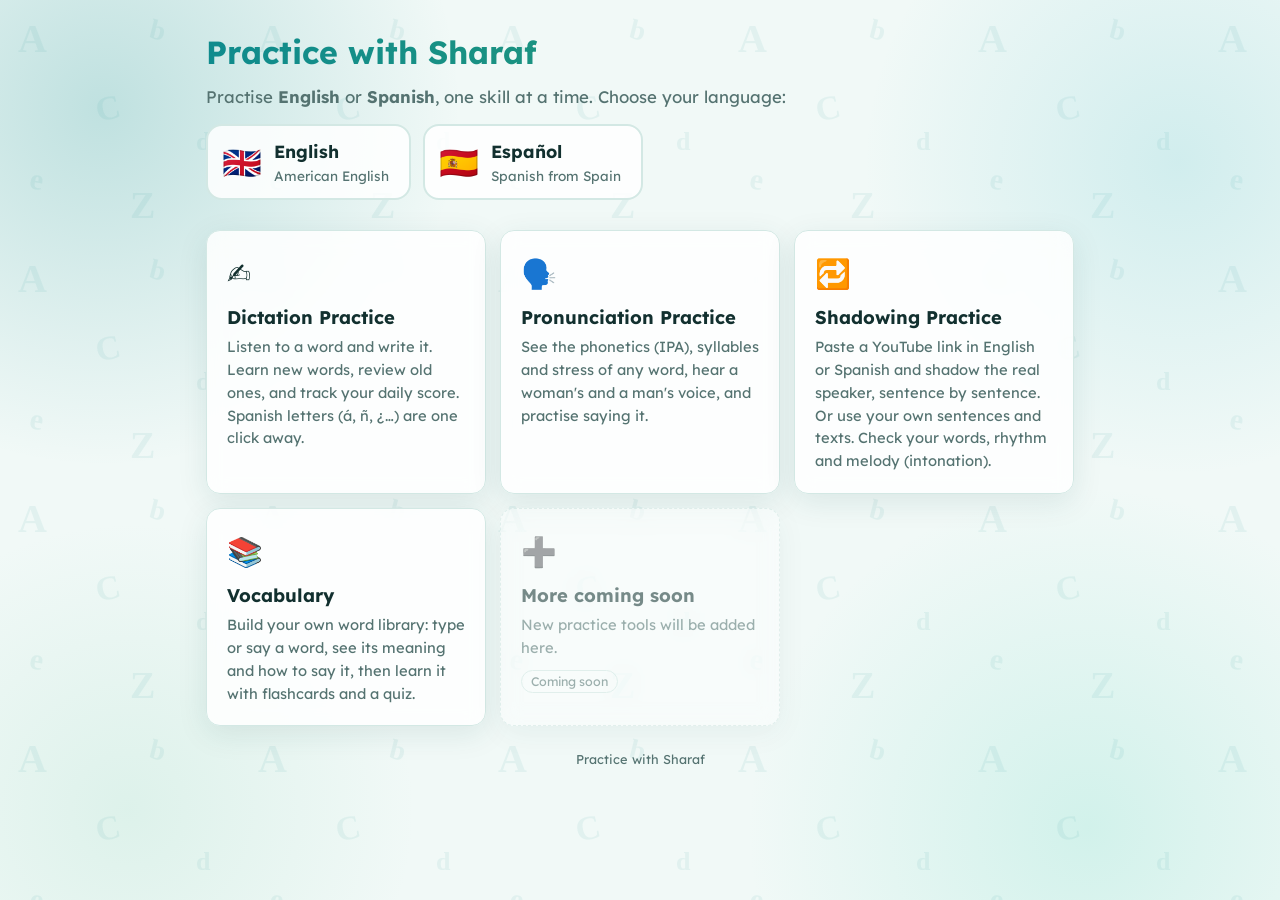
==== index.html @ b1c5db4c "Vocabulary: Sentences tab for favorite sentences Add sentences by pasting, typing or saying them (sp" ====
<!doctype html>
<html lang="en">
<head>
  <meta charset="utf-8">
  <meta name="viewport" content="width=device-width, initial-scale=1">
  <title>Practice with Sharaf</title>
  <meta name="description" content="Practise English or Spanish: shadow YouTube videos, pronunciation and dictation — Practice with Sharaf">
  <link rel="icon" href="favicon.svg" type="image/svg+xml">
  <link rel="preconnect" href="https://fonts.googleapis.com">
  <link rel="preconnect" href="https://fonts.gstatic.com" crossorigin>
  <link rel="stylesheet" href="https://fonts.googleapis.com/css2?family=Lexend:wght@400;500;600;700;800&display=swap">
  <link rel="stylesheet" href="style.css?v=20261121a">
  <script src="site.js?v=20261121a"></script>
</head>
<body>
  <header class="hero">
    <h1>Practice with Sharaf</h1>
    <p>Practise <b>English</b> or <b>Spanish</b>, one skill at a time. Choose your language:</p>
    <div class="lang-pick" role="group" aria-label="Language to practise">
      <button type="button" class="lang-card" data-set-lang="en"><span class="lc-flag" aria-hidden="true">🇬🇧</span><span><b>English</b><small>American English</small></span></button>
      <button type="button" class="lang-card" data-set-lang="es"><span class="lc-flag" aria-hidden="true">🇪🇸</span><span><b>Español</b><small>Spanish from Spain</small></span></button>
    </div>
  </header>

  <main class="features">
    <a class="feature" href="dictation/">
      <div class="ico">✍️</div>
      <h2>Dictation Practice</h2>
      <p>Listen to a word and write it. Learn new words, review old ones, and track your daily score. Spanish letters (á, ñ, ¿…) are one click away.</p>
    </a>
    <a class="feature" href="pronunciation/">
      <div class="ico">🗣️</div>
      <h2>Pronunciation Practice</h2>
      <p>See the phonetics (IPA), syllables and stress of any word, hear a woman's and a man's voice, and practise saying it.</p>
    </a>
    <a class="feature" href="shadowing/">
      <div class="ico">🔁</div>
      <h2>Shadowing Practice</h2>
      <p>Paste a YouTube link in English or Spanish and shadow the real speaker, sentence by sentence. Or use your own sentences and texts. Check your words, rhythm and melody (intonation).</p>
    </a>
    <a class="feature" href="vocabulary/">
      <div class="ico">📚</div>
      <h2>Vocabulary</h2>
      <p>Build your own word library: type or say a word, see its meaning and how to say it, then learn it with flashcards and a quiz.</p>
    </a>
    <div class="feature soon">
      <div class="ico">➕</div>
      <h2>More coming soon</h2>
      <p>New practice tools will be added here.</p>
      <span class="tag">Coming soon</span>
    </div>
  </main>

  <footer class="foot">Practice with Sharaf</footer>
  <script type="module" src="account.js?v=20261121a"></script>
</body>
</html>
---- style.css ----
/* Light theme is the default. Dark theme is chosen with the toggle (theme.js). */
:root {
  --bg: #f4faf8;
  --card: rgba(255, 255, 255, 0.85);
  --text: #12302f;
  --muted: #557371;
  --line: #d3e8e4;
  --accent: #0f8b8d;
  --accent-hover: #0c7577;
  --accent2: #2f9e6e;          /* fresh green: title gradient, focus ring */
  --accent-ink: #ffffff;
  --page: #f1f9f7;
  --menu: #ffffff;
  --blob1: rgba(15, 139, 141, 0.22);
  --blob2: rgba(80, 190, 200, 0.20);
  --blob3: rgba(120, 220, 200, 0.26);
  --blob4: rgba(150, 215, 190, 0.22);
  --letters: rgba(15, 139, 141, 0.07);
  --shadow: 0 8px 30px rgba(15, 80, 80, 0.10);
  --btn-shadow: 0 6px 16px -6px rgba(15, 139, 141, 0.55);
  --voice: #2b7bd6;            /* blue: the learner's own voice */
  --nav: #0e86a8;              /* sky: previous / next */
  --fav: #e9f7ef;              /* mint: favorites */
  --fav-ink: #1b7a4b;
  --good: #1f9d55;
  --good-bg: #e6f6ec;
  --bad: #d63939;
  --bad-bg: #fdeaea;
  --warn: #d9a400;
  --warn-bg: #fff8e1;
  --radius: 14px;
}
:root[data-theme="dark"] {
  --bg: rgba(255, 255, 255, 0.05);
  --card: rgba(18, 39, 42, 0.85);
  --text: #e2f1ef;
  --muted: #94b3b0;
  --line: #24403f;
  --accent: #3cc6c4;
  --accent-hover: #5fd4d2;
  --accent2: #6fdca0;
  --accent-ink: #04201f;
  --menu: #12272a;
  --good: #46c97a;
  --good-bg: #16301f;
  --bad: #ff6b6b;
  --bad-bg: #3a1c1c;
  --warn: #e0b84a;
  --warn-bg: #2e2716;
  --page: #0b1a1c;
  --blob1: rgba(60, 198, 196, 0.18);
  --blob2: rgba(50, 150, 170, 0.16);
  --blob3: rgba(40, 170, 150, 0.16);
  --blob4: rgba(60, 160, 130, 0.12);
  --letters: rgba(120, 220, 210, 0.06);
  --shadow: 0 8px 30px rgba(0, 0, 0, 0.35);
  --btn-shadow: 0 6px 16px -6px rgba(60, 198, 196, 0.45);
  --voice: #4f9bf0;
  --nav: #38b6dc;
  --fav: #173a2a;
  --fav-ink: #7fe0aa;
}

* { box-sizing: border-box; }
html, body { margin: 0; }
html { background: var(--page); min-height: 100%; }
body {
  color: var(--text);
  font: 16px/1.55 "Lexend", system-ui, -apple-system, "Segoe UI", Roboto, sans-serif;
  max-width: 900px;
  margin: 0 auto;
  padding: 0 16px 32px;
  position: relative;
}
/* Decorative background: soft colour glows plus faint scattered letters. */
body::before, body::after {
  content: ""; position: fixed; inset: 0; z-index: -1; pointer-events: none;
}
body::before {
  background:
    radial-gradient(40vmax 40vmax at 8% 12%, var(--blob1), transparent 70%),
    radial-gradient(35vmax 35vmax at 92% 18%, var(--blob2), transparent 70%),
    radial-gradient(38vmax 38vmax at 85% 92%, var(--blob3), transparent 70%),
    radial-gradient(32vmax 32vmax at 10% 90%, var(--blob4), transparent 70%),
    var(--page);
  animation: drift 24s ease-in-out infinite alternate;
}
body::after {
  background-color: var(--letters);
  -webkit-mask: url("data:image/svg+xml,%3Csvg xmlns='http://www.w3.org/2000/svg' width='240' height='240'%3E%3Cg font-family='Georgia,serif' font-weight='700'%3E%3Ctext x='18' y='52' font-size='40'%3EA%3C/text%3E%3Ctext x='150' y='40' font-size='28' transform='rotate(14 160 30)'%3Eb%3C/text%3E%3Ctext x='96' y='120' font-size='34' transform='rotate(-12 106 110)'%3EC%3C/text%3E%3Ctext x='196' y='150' font-size='26'%3Ed%3C/text%3E%3Ctext x='30' y='190' font-size='30' transform='rotate(10 40 180)'%3Ee%3C/text%3E%3Ctext x='130' y='218' font-size='38'%3EZ%3C/text%3E%3C/g%3E%3C/svg%3E") repeat;
          mask: url("data:image/svg+xml,%3Csvg xmlns='http://www.w3.org/2000/svg' width='240' height='240'%3E%3Cg font-family='Georgia,serif' font-weight='700'%3E%3Ctext x='18' y='52' font-size='40'%3EA%3C/text%3E%3Ctext x='150' y='40' font-size='28' transform='rotate(14 160 30)'%3Eb%3C/text%3E%3Ctext x='96' y='120' font-size='34' transform='rotate(-12 106 110)'%3EC%3C/text%3E%3Ctext x='196' y='150' font-size='26'%3Ed%3C/text%3E%3Ctext x='30' y='190' font-size='30' transform='rotate(10 40 180)'%3Ee%3C/text%3E%3Ctext x='130' y='218' font-size='38'%3EZ%3C/text%3E%3C/g%3E%3C/svg%3E") repeat;
}
@keyframes drift {
  from { transform: scale(1) translate(0, 0); }
  to   { transform: scale(1.08) translate(-2%, 1.5%); }
}
@media (prefers-reduced-motion: reduce) { body::before { animation: none; } }

/* ---------- shared top bar (built by site.js) ---------- */
.sitebar {
  position: relative; z-index: 50; /* keeps the account menu above the page content */
  display: grid; grid-template-columns: minmax(0, 1fr) auto auto; grid-template-areas: "brand lang right" "tabs tabs tabs";
  align-items: center; gap: 8px 14px;
  margin-top: 14px; padding: 10px 12px 8px 14px;
  background: var(--card); border: 1px solid var(--line); border-radius: 18px;
  box-shadow: var(--shadow); backdrop-filter: blur(10px); -webkit-backdrop-filter: blur(10px);
}
.site-brand { grid-area: brand; min-width: 0; display: flex; align-items: center; gap: 8px; text-decoration: none; color: var(--text); font-weight: 700; font-size: .95rem; white-space: nowrap; }
.site-brand img { width: 28px; height: 28px; border-radius: 7px; }
.site-tabs { grid-area: tabs; display: flex; gap: 4px; overflow-x: auto; scrollbar-width: none; padding-top: 8px; border-top: 1px solid var(--line); }
.site-tabs::-webkit-scrollbar { display: none; }
.site-right { grid-area: right; display: flex; align-items: center; justify-content: flex-end; gap: 10px; }
.site-tab {
  padding: 7px 14px; border-radius: 999px; text-decoration: none; color: var(--muted);
  font-weight: 600; font-size: .92rem; white-space: nowrap;
}
a.site-tab:hover { color: var(--accent); background: var(--bg); }
.site-tab.active { color: var(--accent-ink); background: var(--accent); }
.site-tab.soon { opacity: .55; cursor: default; border: 1px dashed var(--line); padding: 6px 13px; }

/* light/dark slider */
.theme-switch {
  position: relative; flex: none; width: 76px; height: 38px; padding: 0; cursor: pointer;
  border-radius: 999px; border: 1px solid var(--line);
  background: linear-gradient(90deg, #e6f6f2, #cdeeea);
  transition: background .3s;
}
:root[data-theme="dark"] .theme-switch { background: linear-gradient(90deg, #12393b, #3a2a2a); }
.theme-switch .ts-icon { position: absolute; top: 50%; transform: translateY(-50%); font-size: 17px; line-height: 1; z-index: 1; transition: opacity .3s; }
.theme-switch .ts-moon { opacity: .45; }
:root[data-theme="dark"] .theme-switch .ts-moon { opacity: 1; }
:root[data-theme="dark"] .theme-switch .ts-sun { opacity: .45; }
.theme-switch .ts-sun { left: 9px; }
.theme-switch .ts-moon { right: 9px; }
.theme-switch .ts-knob {
  position: absolute; top: 3px; left: 3px; width: 30px; height: 30px; border-radius: 50%;
  background: #fff; box-shadow: 0 2px 6px rgba(0,0,0,.25); transition: transform .3s;
  transform: translateX(0); /* light: knob sits under the sun on the left */
}
:root[data-theme="dark"] .theme-switch .ts-knob { transform: translateX(38px); background: #d6f3f1; }
.theme-switch:focus-visible { outline: 3px solid var(--accent); outline-offset: 2px; }

@media (max-width: 600px) {
  .site-brand { white-space: normal; line-height: 1.25; }
  .site-brand span { font-size: .9rem; }
  .acct-name { display: none; }
}

.top { display: flex; align-items: center; justify-content: space-between; padding: 18px 0 8px; gap: 12px; }
.brand { display: flex; align-items: center; flex-wrap: wrap; gap: 4px; min-width: 0; }
.brand h1 { margin: 0; font-size: 1.5rem; }
.sub { margin: 0; color: var(--muted); font-size: .9rem; }
.today-chip {
  background: var(--card); border: 1px solid var(--line); border-radius: 999px;
  padding: 6px 14px; font-weight: 700; white-space: nowrap;
}
.chip-label { color: var(--muted); font-weight: 500; margin-right: 6px; font-size: .85rem; }
.chip-unit { color: var(--muted); font-weight: 500; margin-left: 3px; font-size: .85rem; }

.tabs { display: flex; gap: 6px; margin: 8px 0 16px; overflow-x: auto; }
.tab {
  flex: 1; min-width: max-content; border: 1px solid var(--line); background: var(--card); color: var(--text);
  padding: 10px 14px; border-radius: 999px; font: inherit; cursor: pointer;
}
.tab:hover:not(.active) { border-color: var(--accent); }
.tab.active { background: var(--accent); color: var(--accent-ink); border-color: var(--accent); font-weight: 600; }

.panel { display: none; }
.panel.active { display: block; }
.hidden { display: none !important; }

.card, .feature, .tab, .today-chip {
  backdrop-filter: blur(10px); -webkit-backdrop-filter: blur(10px);
}
.card {
  background: var(--card); border: 1px solid var(--line); border-radius: var(--radius);
  padding: 20px; margin-bottom: 16px; box-shadow: var(--shadow);
}
.feature { box-shadow: var(--shadow); }
.hero h1, .brand h1 {
  background: linear-gradient(90deg, var(--accent), var(--accent2));
  -webkit-background-clip: text; background-clip: text; color: transparent;
}
.card h2 { margin: 0 0 8px; font-size: 1.2rem; }
.hint { color: var(--muted); font-size: .9rem; margin: 4px 0 14px; }
.muted { color: var(--muted); font-weight: 400; font-size: .95rem; }
.opt { color: var(--muted); font-weight: 400; }
.empty { padding: 14px; border: 1px dashed var(--line); border-radius: 10px; color: var(--muted); margin-bottom: 12px; }

form label { display: block; margin-bottom: 14px; font-weight: 600; font-size: .95rem; }
form input[type=text], form select, input[type=search] {
  display: block; width: 100%; margin-top: 6px; padding: 10px 12px; font: inherit;
  border: 1px solid var(--line); border-radius: 10px; background: var(--bg); color: var(--text);
}
label.check { display: flex; align-items: center; gap: 8px; font-weight: 500; }
label.check input { width: 18px; height: 18px; }

/* Buttons: rounded pills; filled ones have a soft shadow and lift a little on hover. */
.btn {
  font: inherit; padding: 10px 20px; border-radius: 999px; cursor: pointer;
  border: 1px solid var(--line); background: var(--card); color: var(--text);
  transition: transform .15s ease, box-shadow .15s ease, background-color .15s ease, border-color .15s ease, color .15s ease;
}
.btn:hover:not(:disabled) { transform: translateY(-2px); }
.btn:active:not(:disabled) { transform: translateY(0); box-shadow: none; }
.btn:focus-visible { outline: 3px solid var(--accent2); outline-offset: 2px; }
.btn.primary { background: var(--accent); border-color: var(--accent); color: var(--accent-ink); font-weight: 600; box-shadow: var(--btn-shadow); }
.btn.primary:hover:not(:disabled) { background: var(--accent-hover); border-color: var(--accent-hover); }
.btn.ghost:hover:not(:disabled) { border-color: var(--accent); color: var(--accent); }
.btn:disabled { opacity: .5; cursor: default; }
@media (prefers-reduced-motion: reduce) { .btn { transition: none; } .btn:hover:not(:disabled) { transform: none; } }
.row { display: flex; flex-wrap: wrap; gap: 8px; margin-top: 14px; }

.run-head { display: flex; justify-content: space-between; align-items: center; gap: 8px; }
.counter { font-weight: 600; color: var(--muted); }
.target { font-size: 2.4rem; font-weight: 700; text-align: center; margin: 18px 0 4px; letter-spacing: .02em; min-height: 3rem; word-break: break-word; }
.target.masked { color: var(--muted); letter-spacing: .3em; }
.note { text-align: center; color: var(--muted); min-height: 1.4em; margin-bottom: 12px; }

.answer {
  width: 100%; font-size: 1.6rem; text-align: center; padding: 12px; border-radius: 12px;
  border: 3px solid var(--line); background: var(--bg); color: var(--text); outline: none;
  transition: border-color .15s, background .15s;
}
.answer.ok { border-color: var(--good); }
.answer.no { border-color: var(--bad); }
.answer.right { border-color: var(--good); background: var(--good-bg); color: var(--good); }
.answer.wrong { border-color: var(--bad); background: var(--bad-bg); color: var(--bad); }

.feedback { min-height: 1.6em; text-align: center; margin-top: 10px; font-weight: 600; }
.feedback.right { color: var(--good); }
.feedback.wrong { color: var(--bad); }

.dots { display: flex; justify-content: center; gap: 8px; margin-top: 12px; flex-wrap: wrap; }
.dot { width: 18px; height: 18px; border-radius: 50%; border: 2px solid var(--line); }
.dot.right { background: var(--good); border-color: var(--good); }
.dot.wrong { background: var(--bad); border-color: var(--bad); }
.dot.current { border-color: var(--accent); }

.progress { height: 8px; background: var(--line); border-radius: 99px; margin-top: 14px; overflow: hidden; }
.bar { height: 100%; width: 0; background: var(--accent); transition: width .25s; }

.summary { margin: 8px 0; }
.big-num { font-size: 2.6rem; font-weight: 800; }
.summary .line { margin: 4px 0; }
.missed { margin-top: 10px; }
.missed span { display: inline-block; background: var(--bad-bg); color: var(--bad); padding: 2px 10px; border-radius: 99px; margin: 3px; }

.stats { display: grid; grid-template-columns: repeat(4, 1fr); gap: 10px; }
.stat { background: var(--bg); border-radius: 12px; padding: 14px 8px; text-align: center; }
.stat-val { font-size: 1.7rem; font-weight: 800; }
.stat-lbl { color: var(--muted); font-size: .85rem; }
@media (max-width: 520px) { .stats { grid-template-columns: repeat(2, 1fr); } .target { font-size: 2rem; } }

.lib-head { display: flex; justify-content: space-between; align-items: center; gap: 12px; flex-wrap: wrap; margin-bottom: 10px; }
.lib-head h2 { margin: 0; }
.lib-head input { max-width: 220px; margin-top: 0; }
.table-wrap { overflow-x: auto; }
table { width: 100%; border-collapse: collapse; }
th, td { text-align: left; padding: 8px 6px; border-bottom: 1px solid var(--line); }
th { color: var(--muted); font-weight: 600; font-size: .85rem; }
td .w { font-weight: 700; }
td .n { color: var(--muted); font-size: .85rem; }
.acc-good { color: var(--good); font-weight: 600; }
.acc-bad { color: var(--bad); font-weight: 600; }
.del { border: none; background: none; color: var(--muted); cursor: pointer; font-size: 1.1rem; }
.del:hover { color: var(--bad); }
.star { border: none; background: none; color: var(--muted); cursor: pointer; font-size: 1.15rem; padding: 0 4px; line-height: 1; }
.star:hover, .star.on { color: #e0a800; }
.nowrap { white-space: nowrap; }
.btn.on-fav { color: #b88a00; border-color: #e0a800; }
.file-btn { display: inline-block; font-weight: 400; margin: 0; }

.history { display: grid; gap: 6px; }
.hrow { display: grid; grid-template-columns: 110px 1fr 70px; align-items: center; gap: 10px; font-size: .9rem; }
.hbar { height: 10px; background: var(--line); border-radius: 99px; overflow: hidden; }
.hbar div { height: 100%; background: var(--accent); }
.hrow .hval { text-align: right; font-weight: 600; }

.spell {
  border: 1px solid var(--warn); background: var(--warn-bg); border-radius: 12px;
  padding: 12px 14px; margin-bottom: 14px;
}
.spell p { margin: 0 0 8px; }
.spell .sugs { display: flex; flex-wrap: wrap; gap: 6px; margin-bottom: 10px; }
.spell .sug { font-weight: 700; background: var(--card); }
.spell .sug:hover { border-color: var(--accent); color: var(--accent); }
.spell .small { font-size: .9rem; padding: 6px 12px; }

.home-link { color: var(--muted); text-decoration: none; }
.home-link:hover { color: var(--accent); }

/* home page */
.hero { padding: 28px 0 24px; }
.hero h1 { margin: 0 0 6px; font-size: 2rem; }
.hero p { margin: 0; color: var(--muted); font-size: 1.05rem; }
.features { display: grid; grid-template-columns: repeat(auto-fill, minmax(220px, 1fr)); gap: 14px; }
.feature {
  display: block; text-decoration: none; color: var(--text);
  background: var(--card); border: 1px solid var(--line); border-radius: var(--radius); padding: 20px;
  transition: border-color .15s, transform .15s;
}
a.feature:hover { border-color: var(--accent); transform: translateY(-2px); }
.feature .ico { font-size: 1.8rem; }
.feature h2 { margin: 8px 0 4px; font-size: 1.15rem; }
.feature p { margin: 0; color: var(--muted); font-size: .92rem; }
.feature.soon { opacity: .55; border-style: dashed; }
.feature .tag { display: inline-block; margin-top: 10px; font-size: .78rem; color: var(--muted); border: 1px solid var(--line); border-radius: 99px; padding: 1px 9px; }

.foot { text-align: center; color: var(--muted); font-size: .8rem; margin-top: 24px; }


@media (max-width: 520px) {
  .tabs { gap: 4px; }
  .tab { min-width: 0; padding: 9px 4px; font-size: .9rem; }
}

/* ---------- accounts (account.js) ---------- */
.acct { position: relative; flex: none; }
.acct-btn {
  display: inline-flex; align-items: center; gap: 8px; font: inherit; font-size: .92rem; font-weight: 600;
  padding: 7px 14px; border-radius: 999px; cursor: pointer;
  border: 1px solid var(--line); background: var(--bg); color: var(--text);
}
.acct-btn.signin { background: var(--accent); border-color: var(--accent); color: var(--accent-ink); }
.acct-btn.me { padding: 4px 12px 4px 4px; }
.acct-btn:hover { border-color: var(--accent); }
.avatar {
  width: 28px; height: 28px; border-radius: 50%; display: inline-grid; place-items: center;
  background: linear-gradient(135deg, var(--accent), var(--accent2)); color: #fff; font-weight: 700; font-size: .9rem;
}
.acct-menu {
  position: absolute; right: 0; top: calc(100% + 8px); z-index: 20; width: 250px; padding: 14px;
  background: #ffffff; border: 1px solid var(--line); border-radius: 14px;
  box-shadow: 0 12px 34px rgba(15, 60, 60, .22);
}
:root[data-theme="dark"] .acct-menu { background: var(--menu); }
.acct-menu[hidden] { display: none; }
.acct-who { word-break: break-all; }
.acct-note { font-size: .85rem; color: var(--muted); margin: 8px 0 10px; }
.acct-hint {
  display: flex; align-items: center; justify-content: space-between; gap: 10px; flex-wrap: wrap;
  margin-top: 12px; padding: 12px 14px; border-radius: 12px; border: 1px dashed var(--accent); font-size: .92rem;
}
.btn.small { padding: 6px 12px; font-size: .9rem; }

.auth-dialog {
  width: min(400px, calc(100vw - 32px)); padding: 24px; border: 1px solid var(--line); border-radius: 18px;
  background: var(--card); color: var(--text); box-shadow: 0 20px 60px rgba(0,0,0,.25);
  backdrop-filter: blur(16px); -webkit-backdrop-filter: blur(16px);
}
:root[data-theme="dark"] .auth-dialog { background: var(--menu); }
.auth-dialog::backdrop { background: rgba(8, 30, 30, .45); }
.auth-dialog h2 { margin: 0 0 4px; }
.d-close { position: absolute; top: 12px; right: 12px; border: none; background: none; color: var(--muted); font-size: 1.1rem; cursor: pointer; }
.btn.google { width: 100%; display: flex; align-items: center; justify-content: center; gap: 10px; font-weight: 600; background: #fff; color: #1f1f1f; border-color: #dadce0; }
.btn.google:hover { background: #f6f8fc; }
.or { display: flex; align-items: center; gap: 10px; color: var(--muted); font-size: .85rem; margin: 16px 0; }
.or::before, .or::after { content: ""; flex: 1; height: 1px; background: var(--line); }
.d-form input { display: block; width: 100%; margin-top: 6px; padding: 10px 12px; font: inherit; border: 1px solid var(--line); border-radius: 10px; background: var(--bg); color: var(--text); }
.d-form label { display: block; margin-bottom: 12px; font-weight: 600; font-size: .92rem; }
.d-form label[hidden] { display: none; }
.d-submit { width: 100%; }
.d-msg { min-height: 1.2em; font-size: .9rem; margin-bottom: 8px; }
.d-msg.err { color: var(--bad); }
.d-msg.ok { color: var(--good); }
.link { border: none; background: none; padding: 0; font: inherit; color: var(--accent); cursor: pointer; text-decoration: underline; }
.d-forgot { display: block; margin: 10px auto 0; font-size: .88rem; }
.d-forgot[hidden] { display: none; }
.d-switch { text-align: center; font-size: .9rem; margin: 14px 0 0; color: var(--muted); }

/* ---------- teacher dashboard ---------- */
.click-rows tbody tr[data-id] { cursor: pointer; }
.click-rows tbody tr[data-id]:hover, .click-rows tbody tr.sel { background: var(--bg); }
tr.dim td { color: var(--muted); }
.sub-h { font-size: 1rem; margin: 18px 0 6px; }
code { background: var(--bg); padding: 1px 6px; border-radius: 6px; font-size: .88em; word-break: break-all; }
.lib-head .row input { max-width: 200px; }

@media (max-width: 600px) {
  .acct-name { display: none; }
  .acct-btn.me { padding: 4px; }
}

/* ---------- Pronunciation Practice ---------- */
.pr-word { font-size: 2.2rem; font-weight: 800; letter-spacing: .01em; line-height: 1.2; overflow-wrap: anywhere; }
.ipa { font: 1.35rem/1.4 "Charis SIL", "Doulos SIL", "Gentium Plus", "Segoe UI", "Lucida Sans Unicode", "Arial Unicode MS", serif; color: var(--accent); margin: 4px 0 6px; overflow-wrap: anywhere; }
.ipa-sm { font-family: "Charis SIL", "Doulos SIL", "Segoe UI", "Lucida Sans Unicode", serif; color: var(--accent); }
.ipa-cell { font-family: "Charis SIL", "Doulos SIL", "Segoe UI", "Lucida Sans Unicode", serif; white-space: nowrap; }
.flag { display: inline-block; font: 700 .7rem/1 "Lexend", system-ui, sans-serif; letter-spacing: .06em; color: var(--muted); border: 1px solid var(--line); border-radius: 6px; padding: 3px 6px; vertical-align: middle; }
.center { text-align: center; justify-content: center; }
.syls { display: flex; flex-wrap: wrap; align-items: flex-end; gap: 6px; margin: 12px 0 6px; }
.syls.center { justify-content: center; }
.syl { display: inline-flex; flex-direction: column; align-items: center; justify-content: flex-end; gap: 2px;
  min-width: 46px; padding: 8px 10px 6px; border-radius: 12px; border: 1px solid var(--line); background: var(--bg); color: var(--text); font: inherit; }
.syl b { font-size: 1.05rem; font-weight: 600; }
.syl small { font-family: "Charis SIL", "Doulos SIL", "Segoe UI", "Lucida Sans Unicode", serif; color: var(--muted); font-size: .85rem; }
.syl.s1 { background: var(--accent); border-color: var(--accent); color: var(--accent-ink); padding: 12px 14px 8px; position: relative; }
.syl.s1 b { font-size: 1.5rem; font-weight: 800; }
.syl.s1 small { color: inherit; opacity: .85; }
.syl.s1::before { content: "●"; position: absolute; top: -14px; font-size: .8rem; color: var(--accent); }
.syl.s2 { border-color: var(--accent); border-width: 2px; }
.syl.s2 b { font-weight: 700; font-size: 1.15rem; }
.syl-dot { color: var(--muted); align-self: center; }
.syl-gap { width: 18px; }
.syls.small .syl { min-width: 0; padding: 4px 7px; }
.syls.small .syl b { font-size: .9rem; }
.syls.small .syl.s1 b { font-size: 1.05rem; }
.syls.small .syl.s1::before { display: none; }
.alt-pron { display: flex; flex-wrap: wrap; align-items: center; gap: 8px; margin: 4px 0; font-size: .95rem; }
.alt-pron .syls { margin: 0; }
.stress-key { background: var(--accent); color: var(--accent-ink); font-weight: 800; padding: 0 6px; border-radius: 6px; }
.voice-row { display: flex; flex-wrap: wrap; align-items: center; gap: 10px; margin: 14px 0 4px; }
.slow-check { margin: 0 0 0 4px; }
.voice-note { font-size: .85rem; }
.meaning { margin: 10px 0; padding: 10px 12px; border-left: 3px solid var(--accent); background: var(--bg); border-radius: 8px; }
.meaning .muted { margin-top: 4px; font-style: italic; }
.mic-btn { background: var(--good); color: #fff; border-color: transparent; font-weight: 700; padding: 12px 24px; box-shadow: 0 6px 16px -6px rgba(31, 157, 85, .55); }
.mic-btn:hover:not(:disabled) { color: #fff; filter: brightness(1.05); }
.mic-btn.on { background: var(--bad); animation: pulse 1.2s ease-in-out infinite; }
@keyframes pulse { 50% { box-shadow: 0 0 0 8px rgba(214, 57, 57, .18); } }
.mic-result .row { margin-top: 6px; }
.mic-result .feedback { margin: 10px 0 4px; }
.syls.pick .syl { cursor: pointer; }
.syls.pick .syl:hover { border-color: var(--accent); transform: translateY(-2px); }
.saved-note { color: var(--good); }

/* Pronunciation: score, stress chart and tips after "Say it" */
.pscore { display: flex; align-items: baseline; gap: 10px; margin: 12px 0 6px; }
.pscore-num { font-size: 2rem; font-weight: 800; }
.pscore-lbl { color: var(--muted); font-size: .9rem; }
.pscore.good .pscore-num { color: var(--good); }
.pscore.mid .pscore-num { color: var(--warn); }
.pscore.low .pscore-num { color: var(--bad); }
.stress-chart { display: flex; gap: 10px; align-items: flex-end; margin: 10px 0 2px; max-width: 420px; }
.mic-result.center .stress-chart { margin-left: auto; margin-right: auto; }
.sc-col { flex: 1; display: flex; flex-direction: column; align-items: center; gap: 4px; min-width: 40px; }
.sc-bar-wrap { height: 80px; width: 100%; display: flex; align-items: flex-end; justify-content: center; }
.sc-bar { width: 70%; max-width: 44px; border-radius: 6px 6px 2px 2px; background: var(--line); }
.sc-bar.got { background: var(--good); }
.sc-bar.got.off { background: var(--bad); }
.sc-lbl { font-size: .85rem; font-weight: 600; padding: 2px 6px; border-radius: 6px; }
.sc-lbl.want { background: var(--accent); color: var(--accent-ink); }
.sc-key { font-size: .8rem; margin-bottom: 6px; }
.ptips { margin: 6px 0 4px; padding-left: 20px; text-align: left; }
.ptips li { margin: 4px 0; }
.mic-result.center .ptips { display: inline-block; max-width: 520px; }
.sc-bar.got.half { background: var(--warn); }
#dMicResult .feedback { text-align: left; }
.mic-result.center .pscore { justify-content: center; }
.mic-btn.say-btn { padding: 10px 16px; }

/* ---------- Shadowing Practice ---------- */
#sText { display: block; width: 100%; padding: 12px 14px; font: inherit; font-size: 1.1rem; resize: vertical;
  border: 1px solid var(--line); border-radius: 10px; background: var(--bg); color: var(--text); }
.s-count { text-align: right; font-size: .85rem; margin-top: 4px; }
.s-count.over { color: var(--bad); font-weight: 700; }
.s-show { font-size: 1.6rem; line-height: 1.8; margin: 4px 0 8px; overflow-wrap: anywhere; }
.s-show.small { font-size: 1.15rem; line-height: 1.7; margin: 10px 0 2px; }
.s-show .sw { padding: 1px 3px; border-radius: 6px; transition: background .12s, color .12s; }
.s-show .sw.content { font-weight: 800; }
.s-show .sw.now { background: var(--accent); color: var(--accent-ink); }
.s-show .sw.hit { color: var(--good); }
.s-show .sw.miss { color: var(--bad); text-decoration: underline wavy; text-underline-offset: 4px; }
.tune-arrow { color: var(--accent); font-weight: 800; margin-left: 2px; }
.tune-arrow.small { font-size: .8em; opacity: .75; }
.voice-pick { display: flex; align-items: center; gap: 8px; font-weight: 600; margin: 0; }
.voice-pick select { margin-top: 0; width: auto; max-width: 260px; padding: 8px 10px; font: inherit; border: 1px solid var(--line); border-radius: 10px; background: var(--bg); color: var(--text); }
.big-go { font-size: 1.1rem; padding: 14px 28px; margin-top: 6px; }
.s-status { min-height: 1.5em; font-weight: 600; margin: 10px 0 0; }
.contour-wrap { margin: 10px 0 2px; border: 1px solid var(--line); border-radius: 12px; background: var(--bg); padding: 6px; }
.contour { display: block; width: 100%; height: 120px; }
.contour .c-mid { stroke: var(--line); stroke-width: 1; stroke-dasharray: 4 4; }
.contour .c-line { fill: none; stroke: var(--accent); stroke-width: 3; stroke-linecap: round; stroke-linejoin: round; vector-effect: non-scaling-stroke; }
.contour .c-want { fill: none; stroke: var(--bad); stroke-width: 3; vector-effect: non-scaling-stroke; }
.contour .c-want.ok { stroke: var(--good); }
.contour .c-head { fill: var(--bad); }
.contour .c-head.ok { fill: var(--good); }
.s-text { font-weight: 500; }
#tText, #fText, .f-edit { display: block; width: 100%; padding: 12px 14px; font: inherit; resize: vertical; border: 1px solid var(--line); border-radius: 10px; background: var(--bg); color: var(--text); }
#tTable td:first-child { color: var(--muted); width: 2.5em; }
.score-rows .row-acts { white-space: nowrap; text-align: right; }
.score-rows .row-acts .btn { padding: 4px 8px; margin-left: 2px; }
.score-rows tr.open td { border-bottom-color: transparent; }
.score-rows tr.row-detail > td { background: var(--bg); border-radius: 0 0 10px 10px; padding: 8px 12px 12px; cursor: default; }
.score-rows tr.row-detail .pscore { margin-top: 4px; }

/* Shadow a video */
.video-wrap { position: relative; width: 100%; aspect-ratio: 16 / 9; border-radius: 12px; overflow: hidden; background: #000; margin-top: 10px; }
.video-wrap iframe, .video-wrap > div { position: absolute; inset: 0; width: 100%; height: 100%; border: 0; }
.v-title { margin: 0; font-size: 1.05rem; min-width: 0; overflow-wrap: anywhere; }
.v-list { max-height: 320px; overflow-y: auto; }
.cs-notes { margin: 0 0 10px; padding-left: 20px; color: var(--text); font-size: .92rem; }
.cs-notes li { margin: 3px 0; }
.cs-notes .say { font-style: italic; color: var(--accent); }
.paste-box { margin-top: 6px; }
.paste-box summary { cursor: pointer; color: var(--accent); font-weight: 600; }
#vPaste { display: block; width: 100%; padding: 12px 14px; font: inherit; resize: vertical; border: 1px solid var(--line); border-radius: 10px; background: var(--bg); color: var(--text); }
#vLink { padding: 10px 14px; font: inherit; border: 1px solid var(--line); border-radius: 999px; background: var(--bg); color: var(--text); }
.v-actions { align-items: center; }
/* My videos list */
.vl-list { display: grid; gap: 12px; }
.vl-item { display: flex; gap: 14px; align-items: flex-start; padding: 12px; border: 1px solid var(--line); border-radius: 14px; background: var(--bg); }
.vl-thumb { width: 160px; aspect-ratio: 16 / 9; object-fit: cover; border-radius: 10px; flex: none; cursor: pointer; background: #000; }
.vl-main { flex: 1; min-width: 0; }
.vl-title { font-weight: 700; overflow-wrap: anywhere; cursor: pointer; }
.vl-meta { font-size: .85rem; margin-top: 2px; }
.vl-bar { margin-top: 8px; height: 6px; }
.vl-acts { margin-top: 10px; }
.btn.danger { color: var(--bad); border-color: var(--bad); font-weight: 600; }
.listen-btn { border: 2px solid var(--accent); color: var(--accent); font-weight: 700; padding: 11px 20px; }
.listen-btn:hover:not(:disabled) { background: var(--accent); color: var(--accent-ink); }
.voice-btn { background: var(--voice); border-color: var(--voice); color: #fff; font-weight: 700; padding: 12px 22px; box-shadow: 0 6px 16px -6px var(--voice); }
.voice-btn:hover:not(:disabled) { filter: brightness(1.08); }
.voice-btn:disabled { background: var(--card); border-color: var(--line); color: var(--muted); box-shadow: none; opacity: 1; }
.voice-btn.small { padding: 4px 8px; box-shadow: none; }
.v-nav { margin-top: 10px; }
.nav-btn { background: var(--nav); border-color: var(--nav); color: #fff; font-weight: 600; box-shadow: 0 6px 16px -8px var(--nav); }
.nav-btn:hover:not(:disabled) { filter: brightness(1.08); }
.nav-btn:disabled { background: var(--card); border-color: var(--line); color: var(--muted); box-shadow: none; opacity: 1; }
.fav-btn { background: var(--fav); border: 2px solid var(--fav-ink); color: var(--fav-ink); font-weight: 600; }
.fav-btn:hover:not(:disabled), .fav-btn.on-fav { background: var(--fav-ink); color: var(--card); border-color: var(--fav-ink); }
:root[data-theme="dark"] .nav-btn { color: #04202a; }

/* Language switch (top bar) */
.lang-switch { grid-area: lang; justify-self: end; align-self: center; margin-right: 10px; display: inline-flex; border: 1px solid var(--line); border-radius: 999px; padding: 3px; background: var(--card); gap: 2px; flex: none; }
.lang-btn { font: inherit; font-size: .85rem; font-weight: 600; border: 0; border-radius: 999px; padding: 6px 11px; cursor: pointer; background: transparent; color: var(--muted); white-space: nowrap; }
.lang-btn:hover { color: var(--accent); }
.lang-btn.on { background: var(--accent); color: var(--accent-ink); }
.lang-btn:focus-visible { outline: 3px solid var(--accent2); outline-offset: 2px; }
@media (max-width: 600px) {
  .sitebar { grid-template-columns: minmax(0, 1fr) auto; grid-template-areas: "brand right" "lang lang" "tabs tabs"; }
  .lang-switch { justify-self: stretch; margin: 8px 0 0; }
  .lang-btn { flex: 1; padding: 6px 8px; font-size: .85rem; }
}
.lang-badge { display: inline-block; font-size: .8rem; font-weight: 600; padding: 3px 10px; border-radius: 999px; background: var(--bg); border: 1px solid var(--line); color: var(--muted); vertical-align: middle; margin-left: 8px; }
/* Spanish letters for typing on an English keyboard */
.accent-keys { display: flex; flex-wrap: wrap; gap: 6px; justify-content: center; margin: 8px 0 4px; }
.accent-keys button { font: inherit; font-size: 1.05rem; min-width: 40px; padding: 6px 10px; border-radius: 10px; border: 1px solid var(--line); background: var(--card); color: var(--text); cursor: pointer; }
.accent-keys button:hover { border-color: var(--accent); color: var(--accent); }

/* Home: choose a language */
.lang-pick { display: flex; flex-wrap: wrap; gap: 12px; margin: 14px 0 6px; }
.lang-card { display: flex; align-items: center; gap: 12px; font: inherit; text-align: left; cursor: pointer; padding: 12px 20px 12px 14px;
  border-radius: 16px; border: 2px solid var(--line); background: var(--card); color: var(--text); min-width: 200px;
  transition: transform .15s ease, border-color .15s ease, box-shadow .15s ease; }
.lang-card .lc-flag { font-size: 2rem; line-height: 1; }
.lang-card b { display: block; font-size: 1.1rem; }
.lang-card small { display: block; color: var(--muted); font-size: .85rem; }
.lang-card:hover { transform: translateY(-2px); border-color: var(--accent); }
.lang-card.on { border-color: var(--accent); box-shadow: var(--btn-shadow); background: var(--bg); }
.lang-card.on b::after { content: " ✓"; color: var(--accent); }
.lang-card:focus-visible { outline: 3px solid var(--accent2); outline-offset: 2px; }
@media (prefers-reduced-motion: reduce) { .lang-card { transition: none; } .lang-card:hover { transform: none; } }

/* Spanish Vocabulary */
.topic-chips { display: flex; flex-wrap: wrap; gap: 8px; margin: 4px 0 16px; }
.topic-chip { font: inherit; font-size: .9rem; padding: 7px 12px; border-radius: 999px; border: 1px solid var(--line); background: var(--card); color: var(--text); cursor: pointer; }
.topic-chip small { color: var(--muted); margin-left: 2px; font-variant-numeric: tabular-nums; }
.topic-chip:hover { border-color: var(--accent); }
.topic-chip.on { background: var(--accent); border-color: var(--accent); color: var(--accent-ink); font-weight: 600; }
.topic-chip.on small { color: inherit; opacity: .85; }
.word-grid { display: grid; grid-template-columns: repeat(auto-fill, minmax(230px, 1fr)); gap: 12px; }
.wcard { border: 1px solid var(--line); border-radius: 14px; padding: 12px 14px; background: var(--bg); display: flex; flex-direction: column; gap: 4px; min-width: 0; }
.w-top { display: flex; justify-content: space-between; align-items: baseline; gap: 8px; }
.w-es { font-size: 1.25rem; font-weight: 700; overflow-wrap: anywhere; }
.w-state { font-size: .75rem; color: var(--muted); white-space: nowrap; }
.w-state.ok { color: var(--good); font-weight: 600; }
.w-en { color: var(--text); }
.w-ipa { color: var(--accent); font-size: .95rem; }
.w-syl { color: var(--muted); font-size: .9rem; letter-spacing: .02em; }
.w-syl i { font-style: normal; opacity: .6; margin: 0 1px; }
.w-syl .v-stress { color: var(--text); font-weight: 700; }
.w-acts { display: flex; gap: 6px; align-items: center; margin-top: 6px; }
.w-acts .btn.small { padding: 5px 11px; }
.w-acts .del { margin-left: auto; }
.w-res .feedback { margin: 6px 0 0; font-size: .9rem; }
.w-res .hint { margin: 6px 0 0; }
.flashcard { margin: 16px auto 12px; max-width: 520px; min-height: 190px; border: 1px solid var(--line); border-radius: 18px; background: var(--bg);
  display: flex; flex-direction: column; align-items: center; justify-content: center; gap: 8px; padding: 22px; text-align: center; cursor: pointer; box-shadow: var(--shadow); }
.fc-front, .fc-back { display: flex; flex-direction: column; align-items: center; gap: 6px; }
.fc-back { border-top: 1px dashed var(--line); padding-top: 10px; margin-top: 4px; width: 100%; }
.fc-es { font-size: 2.2rem; font-weight: 700; line-height: 1.15; overflow-wrap: anywhere; }
.fc-en { font-size: 1.5rem; font-weight: 600; color: var(--accent); overflow-wrap: anywhere; }
.q-prompt { text-align: center; margin: 16px 0 6px; display: flex; flex-direction: column; align-items: center; gap: 4px; }
.q-ask { color: var(--muted); }
.q-options { display: grid; grid-template-columns: repeat(2, minmax(0, 1fr)); gap: 10px; margin: 14px auto 4px; max-width: 620px; }
@media (max-width: 520px) { .q-options { grid-template-columns: 1fr; } }
.q-opt { font: inherit; font-size: 1.05rem; padding: 14px 12px; border-radius: 14px; border: 2px solid var(--line); background: var(--card); color: var(--text); cursor: pointer; overflow-wrap: anywhere; }
.q-opt:hover:not(:disabled) { border-color: var(--accent); }
.q-opt.right { border-color: var(--good); background: var(--good-bg); font-weight: 700; }
.q-opt.wrong { border-color: var(--bad); background: var(--bad-bg); }
.q-opt:disabled { cursor: default; }
.accent-keys.left { justify-content: flex-start; margin-top: 0; margin-bottom: 12px; }

/* ---------- Phone screens ---------- */
@media (max-width: 600px) {
  body { padding: 0 12px 28px; }

  /* top bar: smaller brand, account button and light/dark switch */
  .sitebar { margin-top: 10px; padding: 8px 10px 6px 12px; gap: 6px 8px; border-radius: 16px; }
  .site-brand { font-size: .82rem; gap: 7px; }
  .site-brand span { font-size: .82rem; }
  .site-brand img { width: 26px; height: 26px; }
  .site-right { gap: 6px; }
  .acct-btn { padding: 6px 12px; font-size: .86rem; }
  .theme-switch { width: 62px; height: 32px; }
  .theme-switch .ts-knob { width: 24px; height: 24px; }
  :root[data-theme="dark"] .theme-switch .ts-knob { transform: translateX(30px); }
  .theme-switch .ts-icon { font-size: 14px; }
  .theme-switch .ts-sun { left: 7px; }
  .theme-switch .ts-moon { right: 7px; }
  .site-tabs { padding-top: 6px; }
  .site-tab { padding: 6px 12px; font-size: .86rem; }
  .site-tab.soon { padding: 5px 11px; }

  /* page title and the page's own tabs (one line; slide sideways when they don't fit) */
  .top { padding: 14px 0 4px; }
  .brand h1 { font-size: 1.3rem; line-height: 1.25; }
  .today-chip { padding: 4px 10px; }
  .hero { padding: 20px 0 16px; }
  .hero h1 { font-size: 1.6rem; line-height: 1.25; }
  .hero p { font-size: 1rem; }
  .tabs { flex-wrap: nowrap; gap: 6px; margin: 6px -12px 12px; padding: 2px 12px; scrollbar-width: none; }
  .tabs::-webkit-scrollbar { display: none; }
  .tab { flex: 1 0 auto; min-width: max-content; white-space: nowrap; padding: 8px 14px; font-size: .9rem; }

  /* cards, text and buttons */
  .card { padding: 16px 14px; }
  .card h2 { font-size: 1.1rem; }
  .btn { padding: 9px 16px; }
  .btn.small { padding: 6px 11px; }
  .mic-btn { padding: 11px 18px; }
  .big-go { font-size: 1rem; padding: 12px 20px; }
  .s-show { font-size: 1.25rem; line-height: 1.7; }
  .pr-word { font-size: 1.8rem; }
  .ipa { font-size: 1.2rem; }
  .target { font-size: 1.8rem; }
  .answer { font-size: 1.35rem; }
  .lib-head input { max-width: none; flex: 1 1 100%; }
  .voice-pick { flex-wrap: wrap; }
  .voice-pick select { max-width: 100%; }
  .stats { gap: 8px; }
  .stat-val { font-size: 1.4rem; }
  .hrow { grid-template-columns: 84px 1fr 54px; gap: 8px; font-size: .85rem; }

  /* video and text controls: even buttons, two per line, the main one on its own line */
  .v-actions .btn, .v-nav .btn { flex: 1 1 40%; }
  .v-actions .big-go { flex-basis: 100%; order: -1; }
  .v-nav .fav-btn { flex-basis: 100%; order: 1; }
  #tRun > .row .btn { flex: 1 1 40%; }
  .run-head { flex-wrap: wrap; }
  .vl-item { flex-wrap: wrap; gap: 10px; padding: 10px; }
  .vl-main { flex-basis: calc(100% - 120px); }
  .vl-thumb { width: 110px; }
  .vl-acts { flex-basis: 100%; }

  th, td { padding: 8px 4px; }
  table { font-size: .92rem; }

  /* sentence tables become a list: the sentence on top, score and buttons under it */
  .score-rows thead, #lTable thead, #fTable thead { display: none; }
  .score-rows, .score-rows tbody, #lTable, #lTable tbody, #fTable, #fTable tbody { display: block; }
  .score-rows tr, #lTable tr, #fTable tr {
    display: flex; flex-wrap: wrap; align-items: center; gap: 4px 12px;
    padding: 10px 6px; border-bottom: 1px solid var(--line); border-radius: 10px;
  }
  .score-rows td, #lTable td, #fTable td { border: 0; padding: 0; width: auto !important; }
  .score-rows td.s-text, #lTable td:first-child, #fTable td:first-child { flex: 1 1 100%; order: -1; }
  .score-rows tr:not(.row-detail) > td:first-child { color: var(--muted); font-size: .85rem; }
  .score-rows tr:not(.row-detail) > td:first-child::before { content: "#"; }
  .score-rows .row-acts, #lTable td:last-child, #fTable td:last-child { margin-left: auto; }
  #lTable td:nth-child(2)::before, #fTable td:nth-child(2)::before { content: "Best "; color: var(--muted); font-weight: 400; }
  #lTable td:nth-child(3)::before, #fTable td:nth-child(3)::before { content: "Last "; color: var(--muted); font-weight: 400; }
  #lTable td:nth-child(4)::before, #fTable td:nth-child(4)::before { content: "Tries "; color: var(--muted); font-weight: 400; }
  .score-rows tr.row-detail, #fTable tr.edit-row { display: block; padding: 0 0 8px; }
  .score-rows tr.row-detail > td, #fTable tr.edit-row > td { display: block; }
  #fTable tr.edit-row td::before { content: none; }
}
.m-preview { border: 1px solid var(--line); border-radius: 14px; padding: 14px; background: var(--bg); display: flex; flex-direction: column; gap: 6px; max-width: 520px; }
.m-meaning { margin: 8px 0 0; font-weight: 600; font-size: .95rem; }
.m-meaning-row { display: flex; gap: 8px; align-items: center; margin-top: 6px; }
.m-meaning-row input { flex: 1; min-width: 0; padding: 9px 12px; font: inherit; border: 1px solid var(--line); border-radius: 10px; background: var(--card); color: var(--text); }
#mEs { display: block; width: 100%; margin-top: 6px; padding: 10px 12px; font: inherit; font-size: 1.1rem; border: 1px solid var(--line); border-radius: 10px; background: var(--bg); color: var(--text); }
.m-done { margin-top: 12px; padding: 14px; border-radius: 14px; border: 2px solid var(--good); background: var(--good-bg); display: flex; flex-direction: column; gap: 10px; }
.m-done-head { margin: 0; font-size: 1.05rem; }
.word-grid.one { grid-template-columns: minmax(0, 420px); }
.m-done .wcard { background: var(--card); }
.lib-item-tag { font-size: .72rem; color: var(--muted); }

/* Vocabulary: favorite sentences */
#sNew { display: block; width: 100%; padding: 12px 14px; font: inherit; font-size: 1.05rem; resize: vertical; border: 1px solid var(--line); border-radius: 10px; background: var(--bg); color: var(--text); }
.sent-list { display: flex; flex-direction: column; gap: 10px; }
.sent-item { border: 1px solid var(--line); border-radius: 14px; padding: 12px 14px; background: var(--bg); display: flex; flex-direction: column; gap: 4px; min-width: 0; }
.sent-text { font-size: 1.15rem; font-weight: 600; overflow-wrap: anywhere; }
.sent-en { color: var(--muted); font-size: .95rem; }
.sent-meta { font-size: .8rem; color: var(--muted); }
.sent-acts { display: flex; gap: 6px; align-items: center; flex-wrap: wrap; margin-top: 4px; }
.sent-acts .del { margin-left: auto; }
.sent-show { text-align: center; margin: 18px 0 10px; display: flex; flex-direction: column; gap: 6px; align-items: center; }
.sent-show .sent-text { font-size: 1.5rem; }
.sent-hidden { color: var(--muted); font-size: 1.1rem; letter-spacing: .2em; }
.sent-words { font-size: 1.15rem; line-height: 1.8; }
.sent-words .hit { color: var(--good); font-weight: 600; }
.sent-words .miss { color: var(--bad); text-decoration: underline wavy; font-weight: 600; }
.sent-item.fresh { border-color: var(--good); box-shadow: 0 0 0 2px var(--good-bg); }
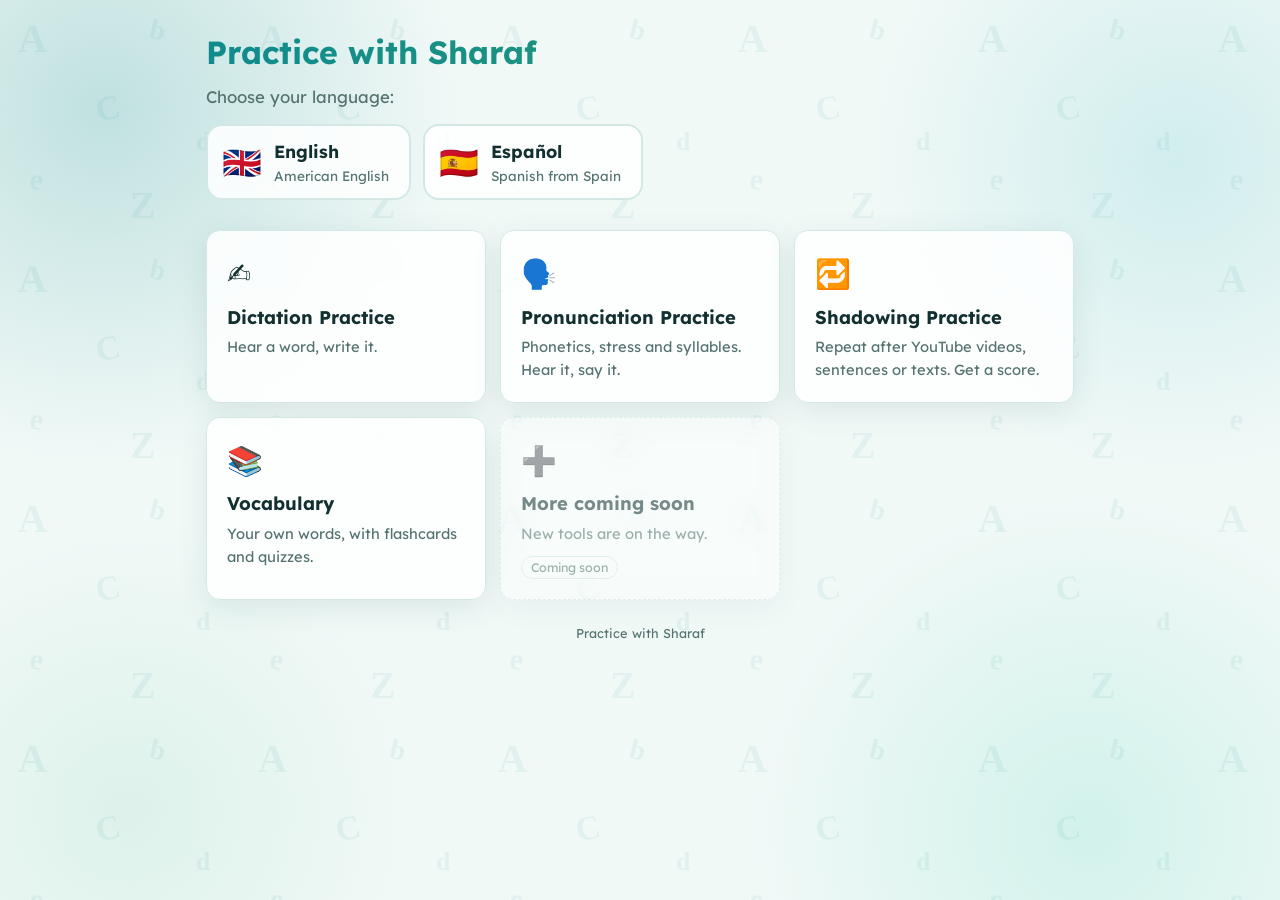
==== commit f6efb97a: "Shorter, to-the-point descriptions and messages across the site Co-Authored-By: Claude Opus 5.5 <nor" ====
--- a/index.html
+++ b/index.html
@@ -15,7 +15,7 @@
 <body>
   <header class="hero">
     <h1>Practice with Sharaf</h1>
-    <p>Practise <b>English</b> or <b>Spanish</b>, one skill at a time. Choose your language:</p>
+    <p>Choose your language:</p>
     <div class="lang-pick" role="group" aria-label="Language to practise">
       <button type="button" class="lang-card" data-set-lang="en"><span class="lc-flag" aria-hidden="true">🇬🇧</span><span><b>English</b><small>American English</small></span></button>
       <button type="button" class="lang-card" data-set-lang="es"><span class="lc-flag" aria-hidden="true">🇪🇸</span><span><b>Español</b><small>Spanish from Spain</small></span></button>
@@ -26,27 +26,27 @@
     <a class="feature" href="dictation/">
       <div class="ico">✍️</div>
       <h2>Dictation Practice</h2>
-      <p>Listen to a word and write it. Learn new words, review old ones, and track your daily score. Spanish letters (á, ñ, ¿…) are one click away.</p>
+      <p>Hear a word, write it.</p>
     </a>
     <a class="feature" href="pronunciation/">
       <div class="ico">🗣️</div>
       <h2>Pronunciation Practice</h2>
-      <p>See the phonetics (IPA), syllables and stress of any word, hear a woman's and a man's voice, and practise saying it.</p>
+      <p>Phonetics, stress and syllables. Hear it, say it.</p>
     </a>
     <a class="feature" href="shadowing/">
       <div class="ico">🔁</div>
       <h2>Shadowing Practice</h2>
-      <p>Paste a YouTube link in English or Spanish and shadow the real speaker, sentence by sentence. Or use your own sentences and texts. Check your words, rhythm and melody (intonation).</p>
+      <p>Repeat after YouTube videos, sentences or texts. Get a score.</p>
     </a>
     <a class="feature" href="vocabulary/">
       <div class="ico">📚</div>
       <h2>Vocabulary</h2>
-      <p>Build your own word library: type or say a word, see its meaning and how to say it, then learn it with flashcards and a quiz.</p>
+      <p>Your own words, with flashcards and quizzes.</p>
     </a>
     <div class="feature soon">
       <div class="ico">➕</div>
       <h2>More coming soon</h2>
-      <p>New practice tools will be added here.</p>
+      <p>New tools are on the way.</p>
       <span class="tag">Coming soon</span>
     </div>
   </main>
